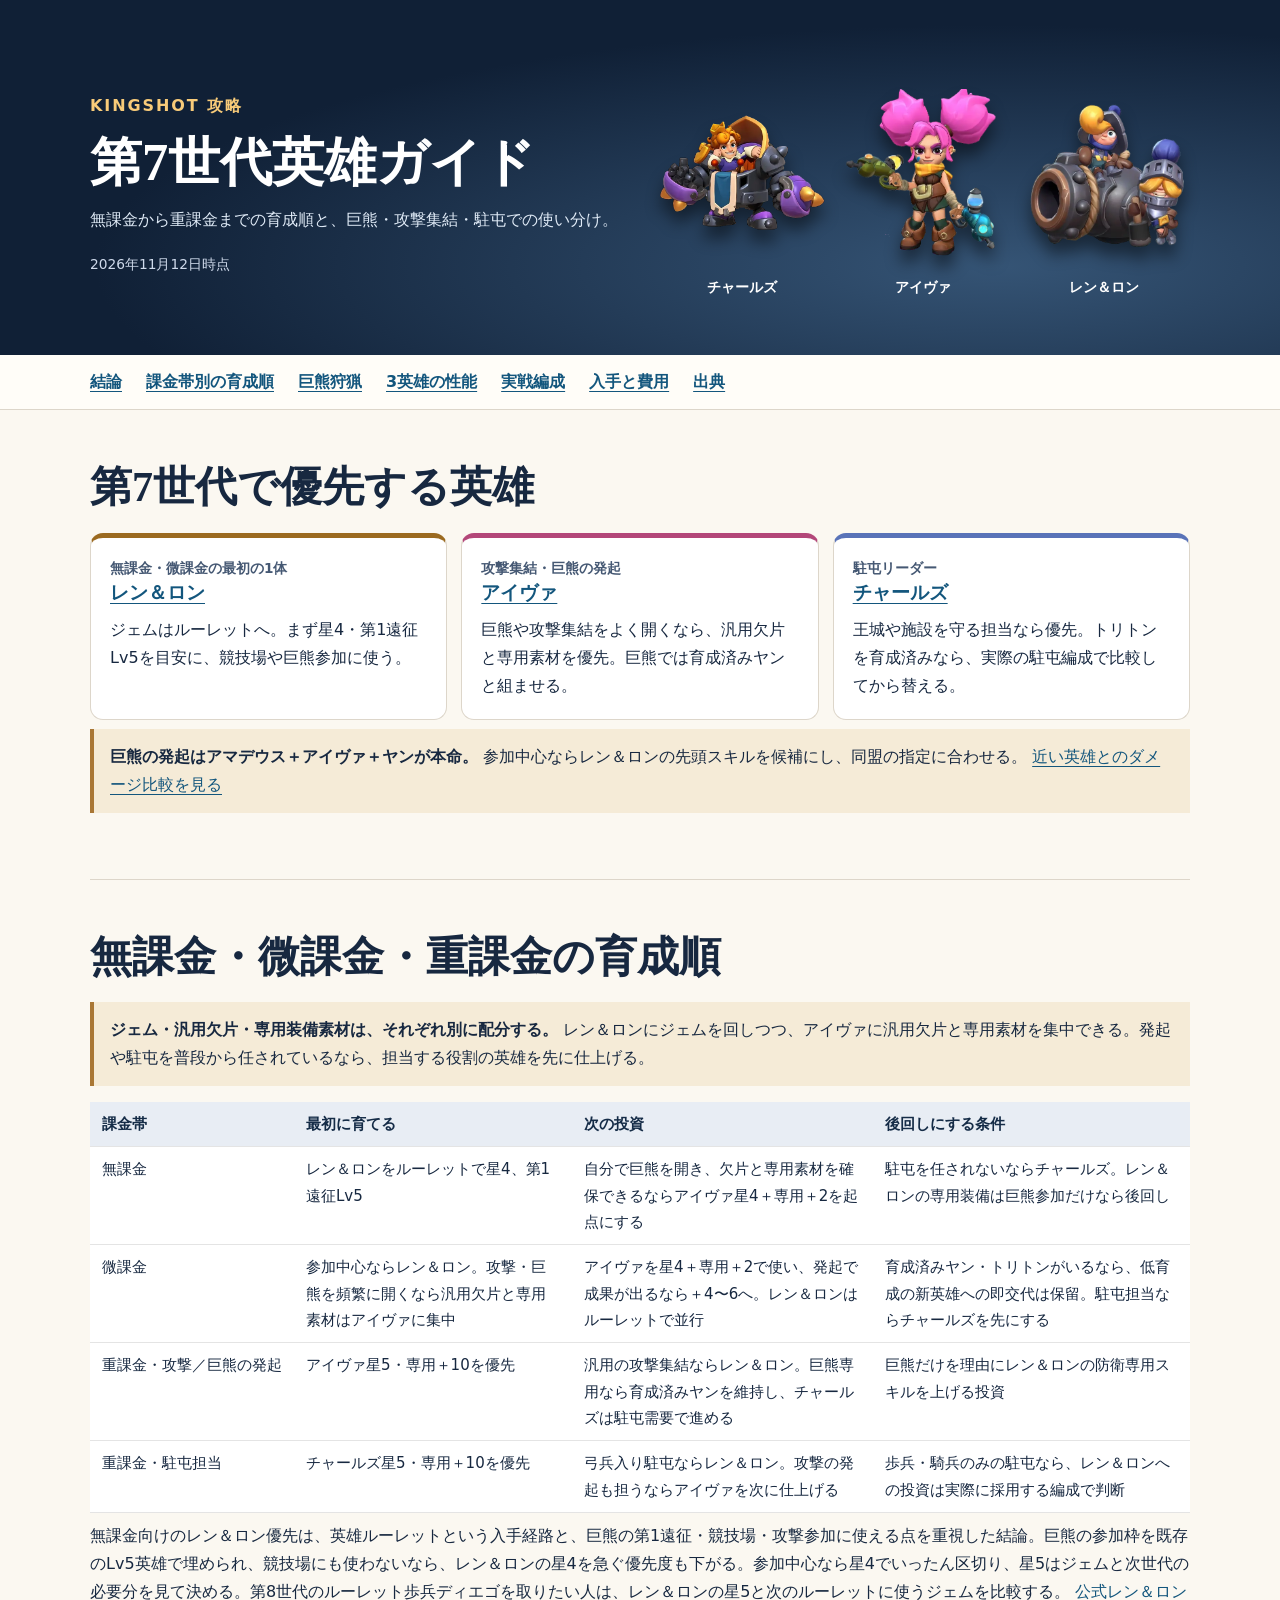
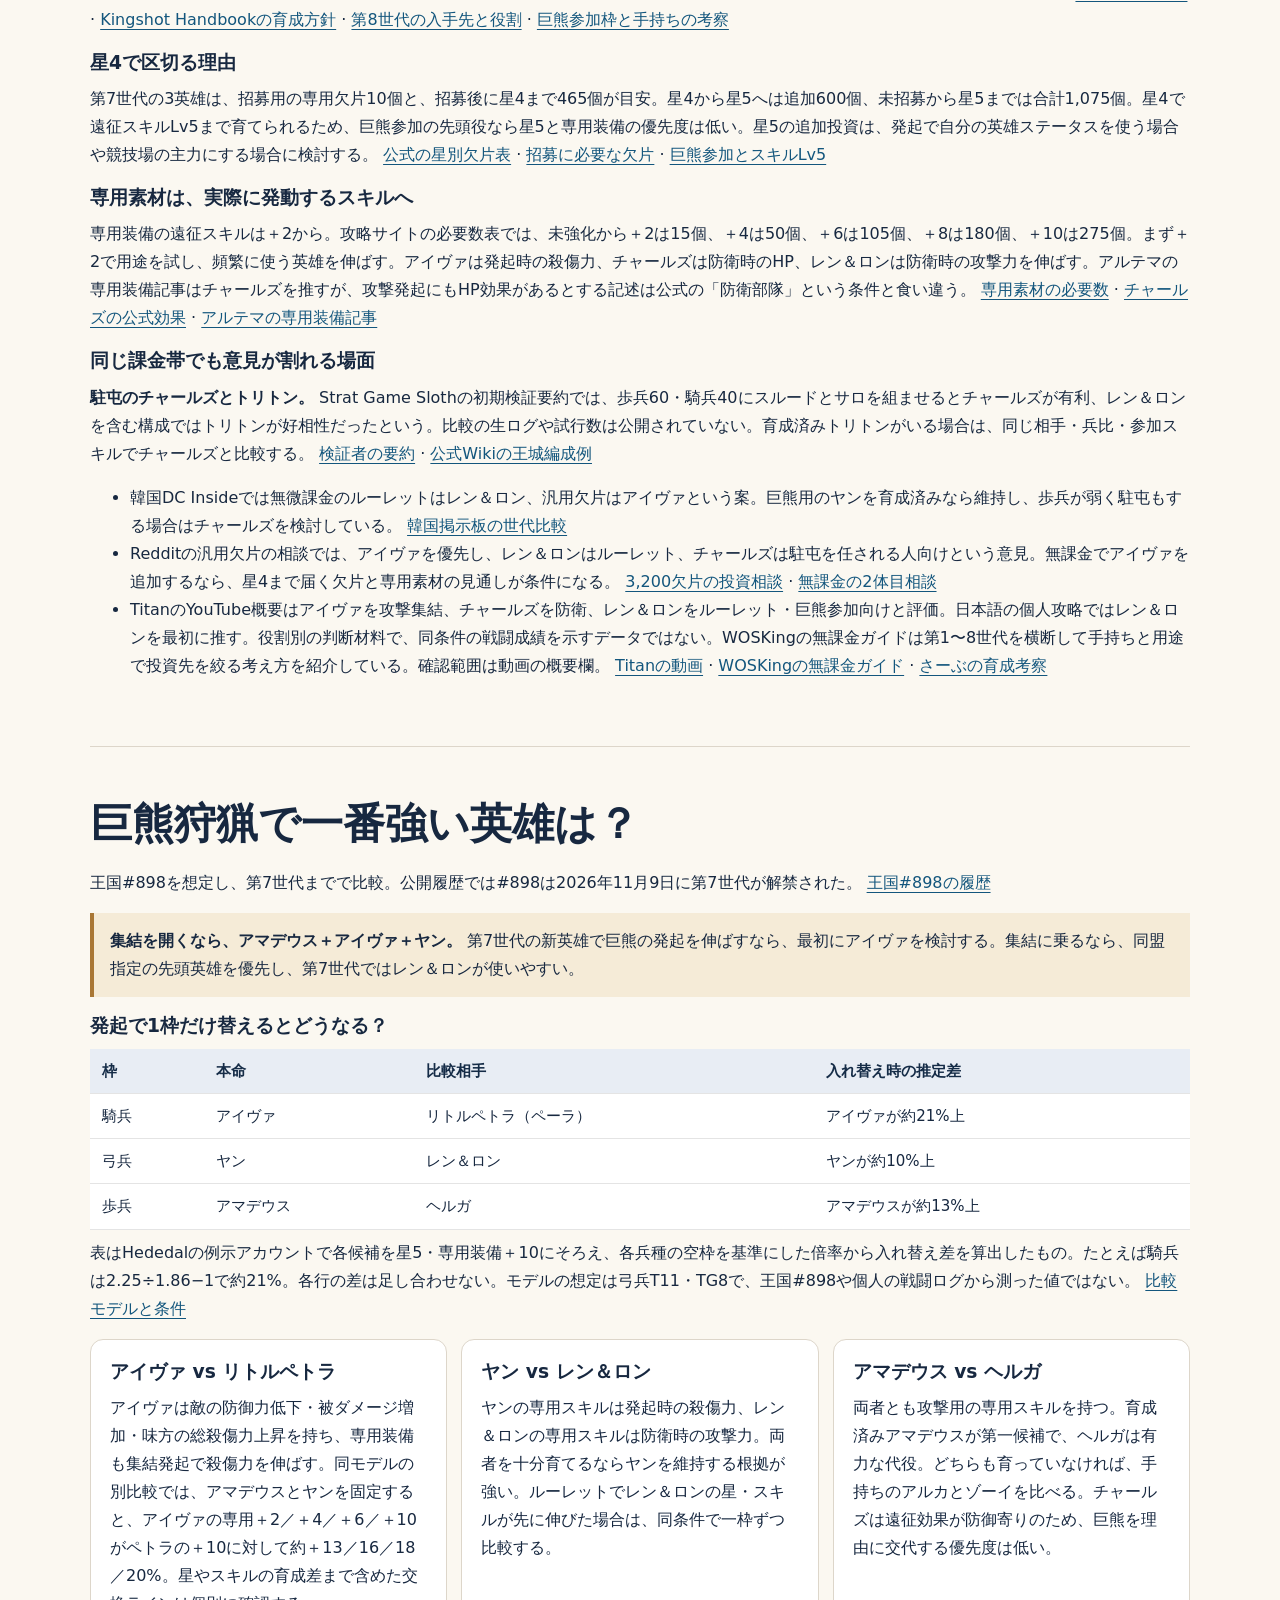
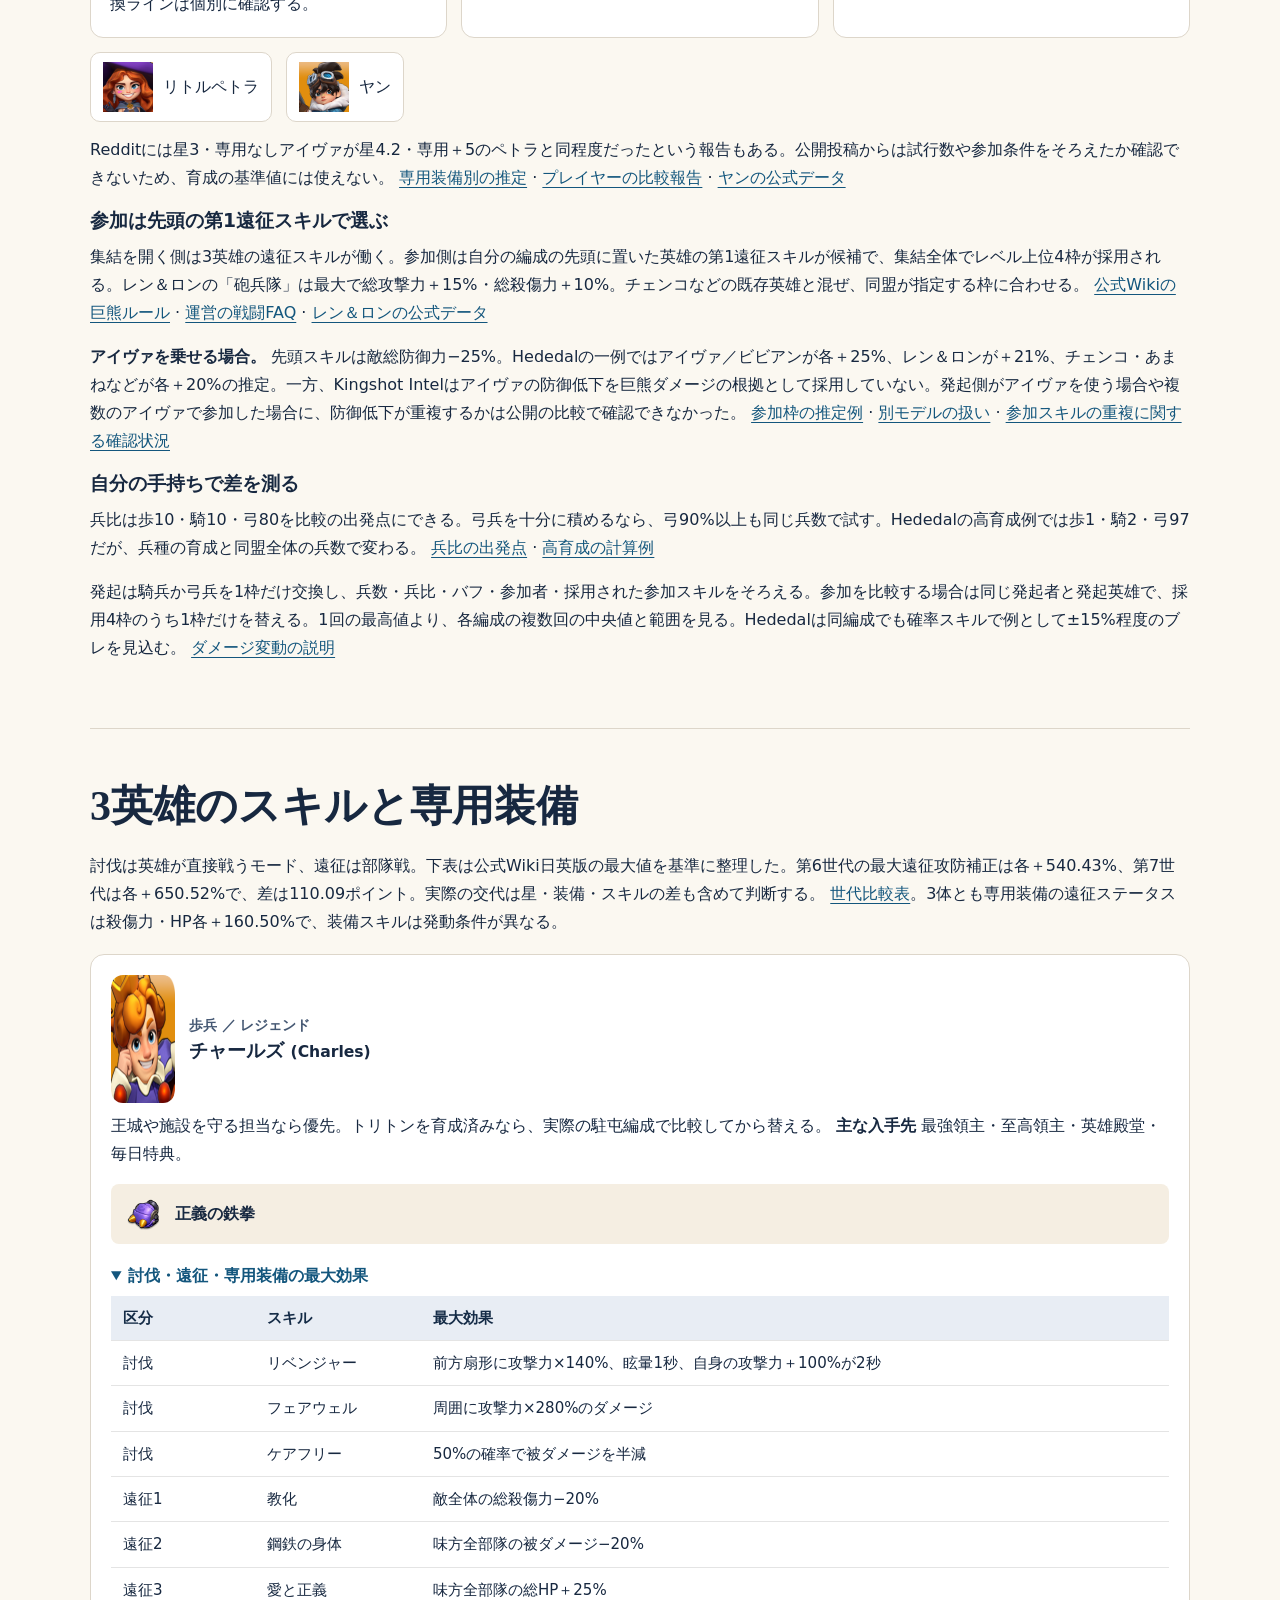
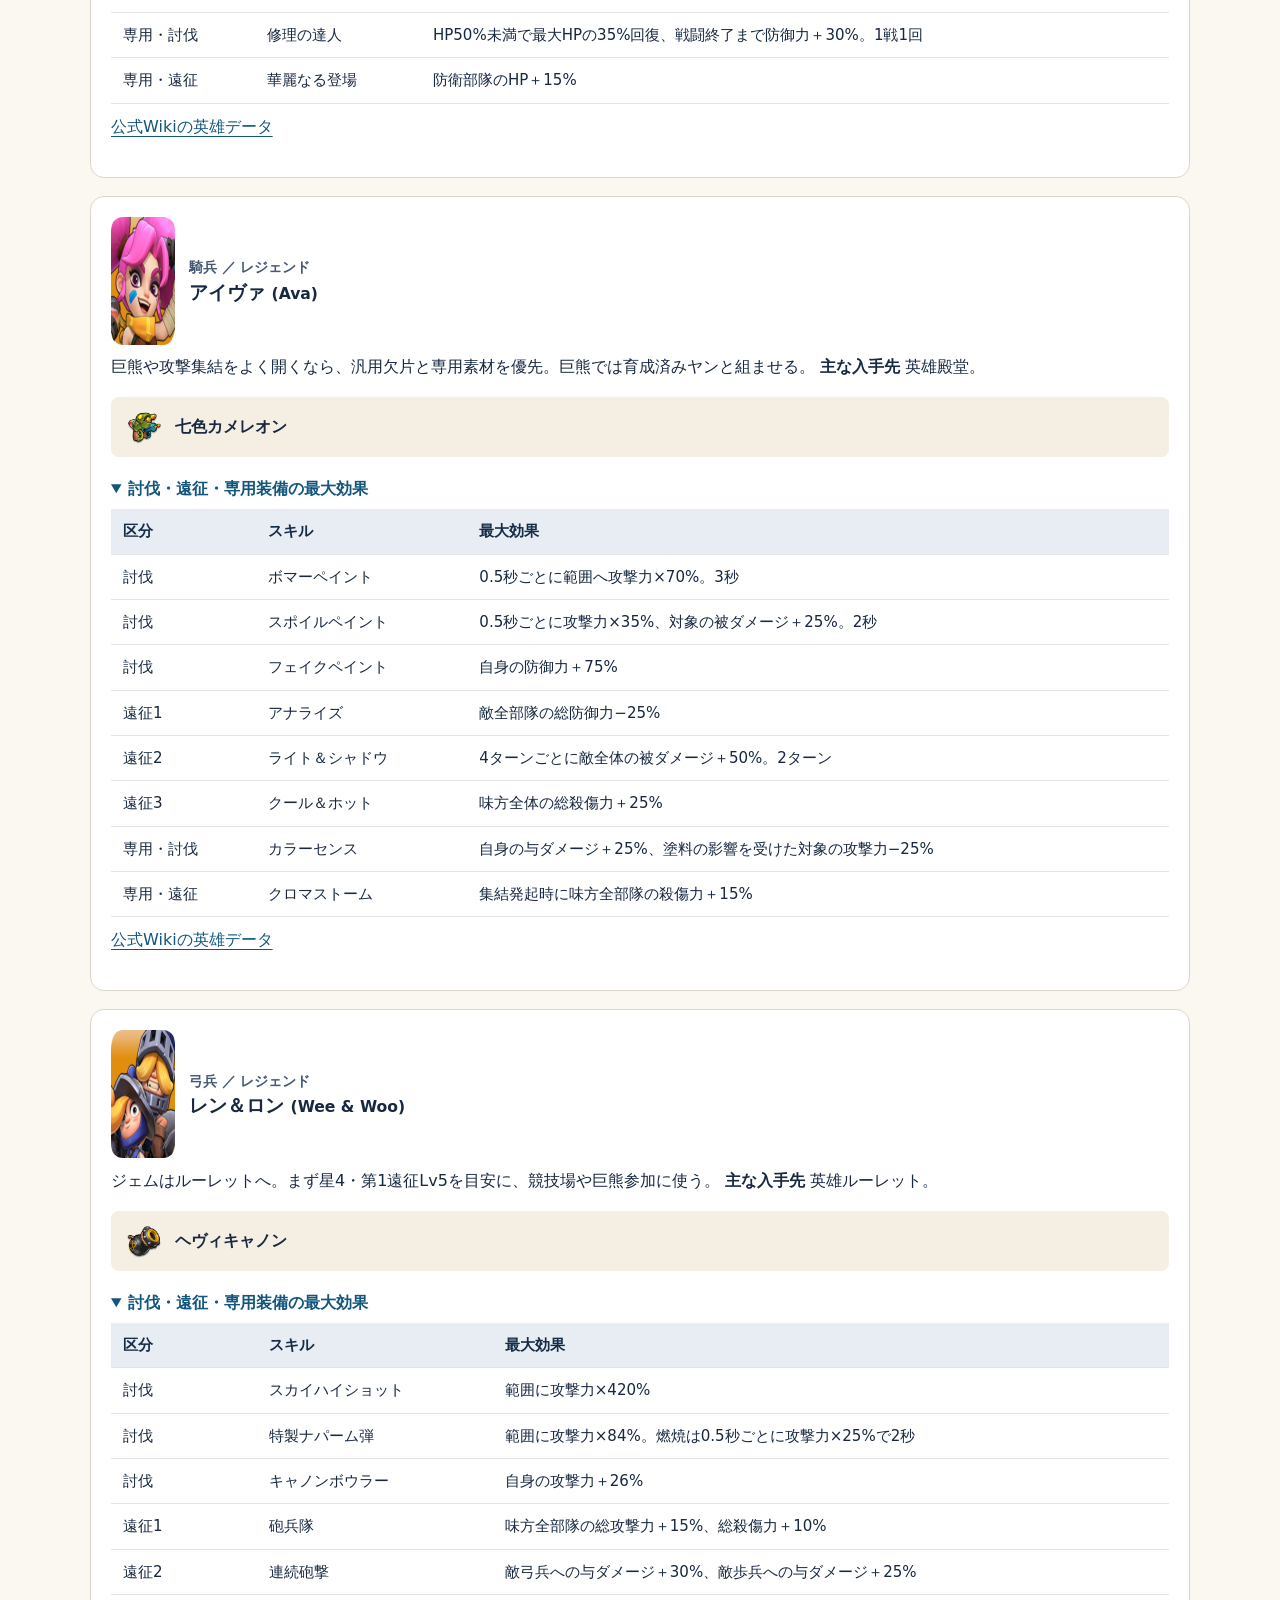
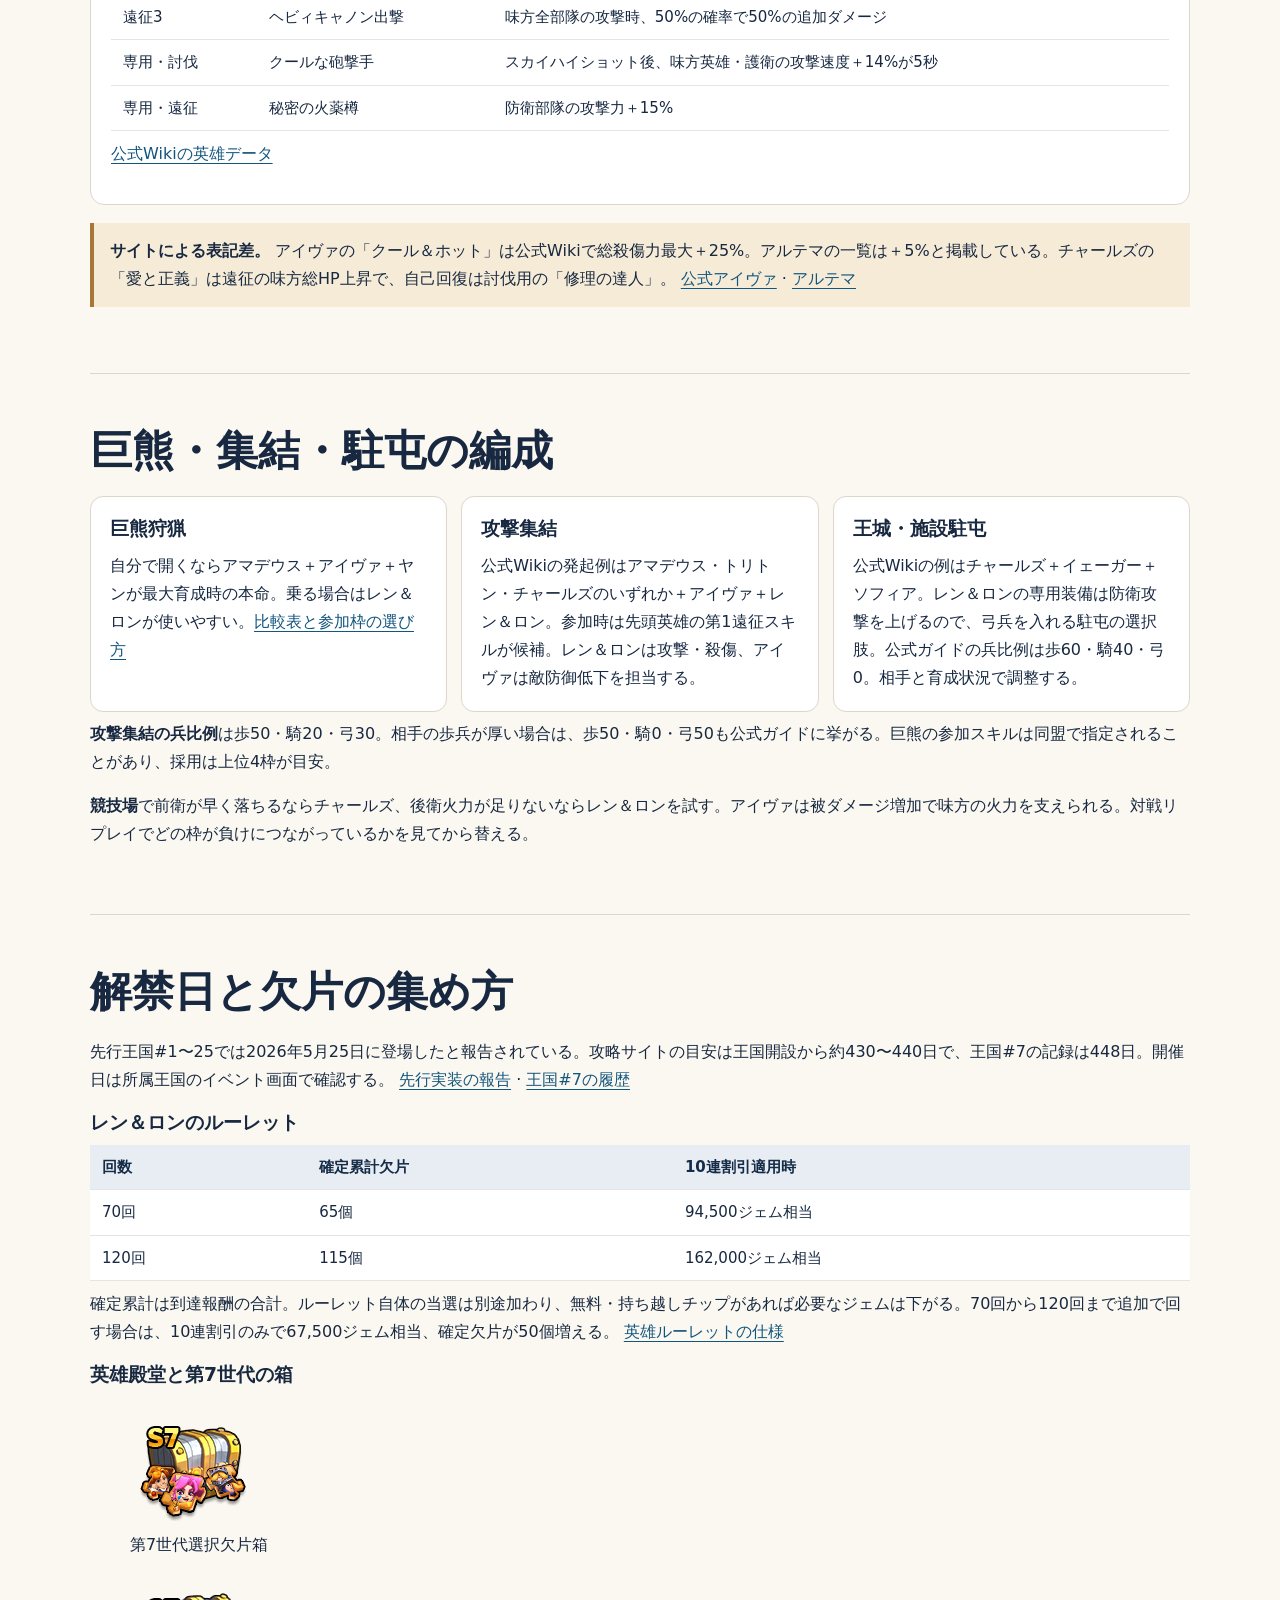
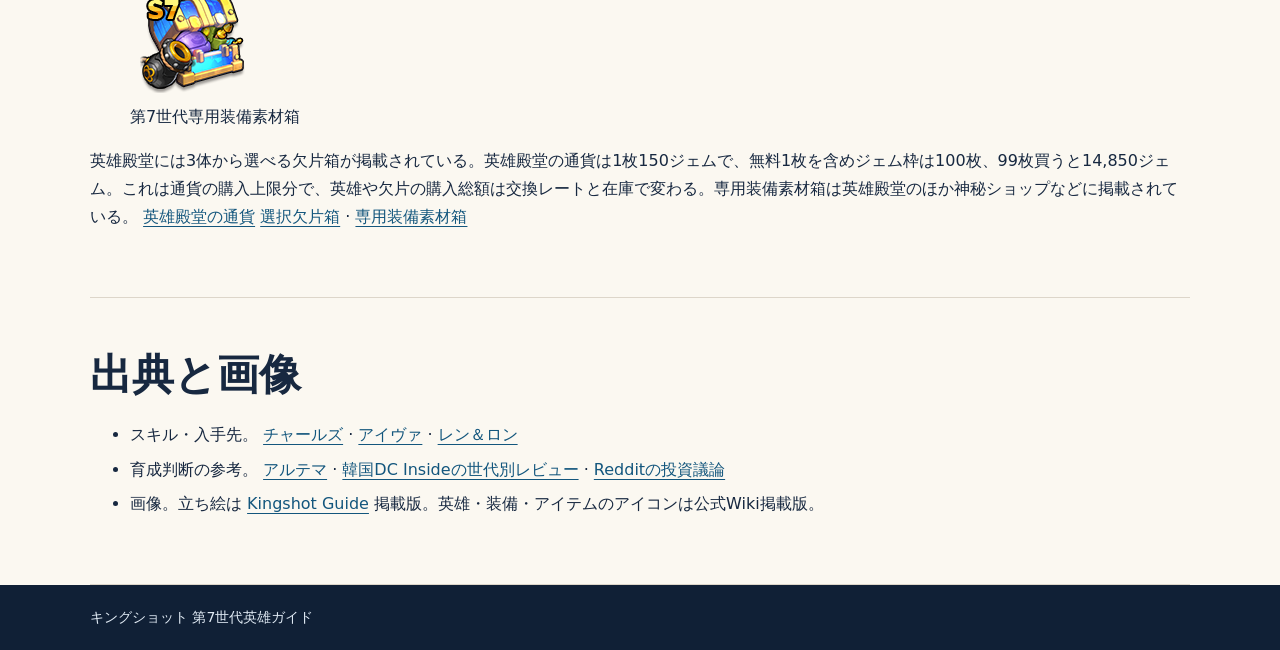
==== index.html @ ca2624a9 "Publish Kingshot Generation 7 heroes guide" ====
<!doctype html>
<html lang="ja">
<head>
<meta charset="utf-8">
<meta name="viewport" content="width=device-width,initial-scale=1">
<meta name="description" content="キングショット第7世代のチャールズ、アイヴァ、レン＆ロンを比較。全24スキル、入手先、巨熊・攻撃集結・駐屯の編成と育成優先度。">
<title>キングショット第7世代英雄ガイド｜スキル・編成・育成優先度</title>
<link rel="stylesheet" href="style.css">
</head>
<body>
<a href="#main" class="skip">本文へ移動</a>
<header class="mast"><div class="wrap hero"><div><div class="kicker">KINGSHOT 攻略</div><h1>第7世代英雄<wbr><span>ガイド</span></h1><p>無課金から重課金までの育成順と、巨熊・攻撃集結・駐屯での使い分け。</p><time datetime="2026-11-12">2026年11月12日時点</time></div><figure class="art"><div><img src="assets/guide_charles-full-image.webp" width="573" height="436" alt="チャールズの立ち絵"><span>チャールズ</span></div><div><img src="assets/guide_ava-full-image.webp" width="509" height="490" alt="アイヴァの立ち絵"><span>アイヴァ</span></div><div><img src="assets/guide_wee-woo-full-image.webp" width="530" height="470" alt="レン＆ロンの立ち絵"><span>レン＆ロン</span></div></figure></div></header>
<nav class="toc" aria-label="記事の目次"><div class="wrap"><ul><li><a href="#priority">結論</a></li><li><a href="#investment">課金帯別の育成順</a></li><li><a href="#bear">巨熊狩猟</a></li><li><a href="#heroes">3英雄の性能</a></li><li><a href="#modes">実戦編成</a></li><li><a href="#unlock">入手と費用</a></li><li><a href="#sources">出典</a></li></ul></div></nav>
<main id="main" class="wrap">
<section id="priority" class="section"><h2>第7世代で優先する英雄</h2><div class="cards"><article class="card" style="--accent:#9b6a20"><div class="role">無課金・微課金の最初の1体</div><h3><a href="#weewoo">レン＆ロン</a></h3><p>ジェムはルーレットへ。まず星4・第1遠征Lv5を目安に、競技場や巨熊参加に使う。</p></article><article class="card" style="--accent:#b34779"><div class="role">攻撃集結・巨熊の発起</div><h3><a href="#ava">アイヴァ</a></h3><p>巨熊や攻撃集結をよく開くなら、汎用欠片と専用素材を優先。巨熊では育成済みヤンと組ませる。</p></article><article class="card" style="--accent:#5973b8"><div class="role">駐屯リーダー</div><h3><a href="#charles">チャールズ</a></h3><p>王城や施設を守る担当なら優先。トリトンを育成済みなら、実際の駐屯編成で比較してから替える。</p></article></div><p class="note"><strong>巨熊の発起はアマデウス＋アイヴァ＋ヤンが本命。</strong> 参加中心ならレン＆ロンの先頭スキルを候補にし、同盟の指定に合わせる。 <a href="#bear">近い英雄とのダメージ比較を見る</a></p></section>
<section id="investment" class="section">
<h2>無課金・微課金・重課金の育成順</h2>
<p class="note"><strong>ジェム・汎用欠片・専用装備素材は、それぞれ別に配分する。</strong> レン＆ロンにジェムを回しつつ、アイヴァに汎用欠片と専用素材を集中できる。発起や駐屯を普段から任されているなら、担当する役割の英雄を先に仕上げる。</p>
<div class="scroll" tabindex="0" role="region" aria-label="課金帯別の育成優先度"><table><thead><tr><th scope="col">課金帯</th><th scope="col">最初に育てる</th><th scope="col">次の投資</th><th scope="col">後回しにする条件</th></tr></thead><tbody>
<tr><td>無課金</td><td>レン＆ロンをルーレットで星4、第1遠征Lv5</td><td>自分で巨熊を開き、欠片と専用素材を確保できるならアイヴァ星4＋専用＋2を起点にする</td><td>駐屯を任されないならチャールズ。レン＆ロンの専用装備は巨熊参加だけなら後回し</td></tr>
<tr><td>微課金</td><td>参加中心ならレン＆ロン。攻撃・巨熊を頻繁に開くなら汎用欠片と専用素材はアイヴァに集中</td><td>アイヴァを星4＋専用＋2で使い、発起で成果が出るなら＋4〜6へ。レン＆ロンはルーレットで並行</td><td>育成済みヤン・トリトンがいるなら、低育成の新英雄への即交代は保留。駐屯担当ならチャールズを先にする</td></tr>
<tr><td>重課金・攻撃／巨熊の発起</td><td>アイヴァ星5・専用＋10を優先</td><td>汎用の攻撃集結ならレン＆ロン。巨熊専用なら育成済みヤンを維持し、チャールズは駐屯需要で進める</td><td>巨熊だけを理由にレン＆ロンの防衛専用スキルを上げる投資</td></tr>
<tr><td>重課金・駐屯担当</td><td>チャールズ星5・専用＋10を優先</td><td>弓兵入り駐屯ならレン＆ロン。攻撃の発起も担うならアイヴァを次に仕上げる</td><td>歩兵・騎兵のみの駐屯なら、レン＆ロンへの投資は実際に採用する編成で判断</td></tr>
</tbody></table></div>
<p>無課金向けのレン＆ロン優先は、英雄ルーレットという入手経路と、巨熊の第1遠征・競技場・攻撃参加に使える点を重視した結論。巨熊の参加枠を既存のLv5英雄で埋められ、競技場にも使わないなら、レン＆ロンの星4を急ぐ優先度も下がる。参加中心なら星4でいったん区切り、星5はジェムと次世代の必要分を見て決める。第8世代のルーレット歩兵ディエゴを取りたい人は、レン＆ロンの星5と次のルーレットに使うジェムを比較する。 <a href="https://kingshotwiki.com/ja/heroes/weewoo-ja/">公式レン＆ロン</a> · <a href="https://kingshothandbook.com/guides/generation-7-guide">Kingshot Handbookの育成方針</a> · <a href="https://kingshotmastery.com/guides/kingshot-gen-8-heroes-guide">第8世代の入手先と役割</a> · <a href="https://note.com/genial_cedum7838/n/ncdca1ca9f9f5">巨熊参加枠と手持ちの考察</a></p>
<h3>星4で区切る理由</h3>
<p>第7世代の3英雄は、招募用の専用欠片10個と、招募後に星4まで465個が目安。星4から星5へは追加600個、未招募から星5までは合計1,075個。星4で遠征スキルLv5まで育てられるため、巨熊参加の先頭役なら星5と専用装備の優先度は低い。星5の追加投資は、発起で自分の英雄ステータスを使う場合や競技場の主力にする場合に検討する。 <a href="https://kingshotwiki.com/ja/heroes/ava-ja/">公式の星別欠片表</a> · <a href="https://kingshotdata.com/database/hero-shards/">招募に必要な欠片</a> · <a href="https://ks-toolkit.com/guides/bear-hunt/">巨熊参加とスキルLv5</a></p>
<h3>専用素材は、実際に発動するスキルへ</h3>
<p>専用装備の遠征スキルは＋2から。攻略サイトの必要数表では、未強化から＋2は15個、＋4は50個、＋6は105個、＋8は180個、＋10は275個。まず＋2で用途を試し、頻繁に使う英雄を伸ばす。アイヴァは発起時の殺傷力、チャールズは防衛時のHP、レン＆ロンは防衛時の攻撃力を伸ばす。アルテマの専用装備記事はチャールズを推すが、攻撃発起にもHP効果があるとする記述は公式の「防衛部隊」という条件と食い違う。 <a href="https://kingshotworld.com/guides/kingshot-widget-guide-costs-priorities/">専用素材の必要数</a> · <a href="https://kingshotwiki.com/ja/heroes/charles-ja/">チャールズの公式効果</a> · <a href="https://altema.jp/kingshot/senyouyuusendo">アルテマの専用装備記事</a></p>
<h3>同じ課金帯でも意見が割れる場面</h3>
<p><strong>駐屯のチャールズとトリトン。</strong> Strat Game Slothの初期検証要約では、歩兵60・騎兵40にスルードとサロを組ませるとチャールズが有利、レン＆ロンを含む構成ではトリトンが好相性だったという。比較の生ログや試行数は公開されていない。育成済みトリトンがいる場合は、同じ相手・兵比・参加スキルでチャールズと比較する。 <a href="https://kingshotoptimizer.com/heroes/charles/">検証者の要約</a> · <a href="https://kingshotwiki.com/events/castle-battle/">公式Wikiの王城編成例</a></p>
<ul>
<li>韓国DC Insideでは無微課金のルーレットはレン＆ロン、汎用欠片はアイヴァという案。巨熊用のヤンを育成済みなら維持し、歩兵が弱く駐屯もする場合はチャールズを検討している。 <a href="https://gall.dcinside.com/mgallery/board/view/?id=kingshot&amp;no=15250&amp;page=1">韓国掲示板の世代比較</a></li>
<li>Redditの汎用欠片の相談では、アイヴァを優先し、レン＆ロンはルーレット、チャールズは駐屯を任される人向けという意見。無課金でアイヴァを追加するなら、星4まで届く欠片と専用素材の見通しが条件になる。 <a href="https://www.reddit.com/r/KingShot/comments/1vlrno4/3200_shards_should_i_max_all_gen_7_heroes_or_wait/">3,200欠片の投資相談</a> · <a href="https://www.reddit.com/r/KingShot/comments/1wz01qe/gen_7_heroes/">無課金の2体目相談</a></li>
<li>TitanのYouTube概要はアイヴァを攻撃集結、チャールズを防衛、レン＆ロンをルーレット・巨熊参加向けと評価。日本語の個人攻略ではレン＆ロンを最初に推す。役割別の判断材料で、同条件の戦闘成績を示すデータではない。WOSKingの無課金ガイドは第1〜8世代を横断して手持ちと用途で投資先を絞る考え方を紹介している。確認範囲は動画の概要欄。 <a href="https://www.youtube.com/watch?v=uLa-z9JqA3E">Titanの動画</a> · <a href="https://www.youtube.com/watch?v=e62P9Y-YzMc">WOSKingの無課金ガイド</a> · <a href="https://note.com/mild_knot4348/n/nee84b3020b9a">さーぶの育成考察</a></li>
</ul>
</section>
<section id="bear" class="section">
<h2>巨熊狩猟で一番強い英雄は？</h2>
<p>王国#898を想定し、第7世代までで比較。公開履歴では#898は2026年11月9日に第7世代が解禁された。 <a href="https://kingshot.net/nexus/898">王国#898の履歴</a></p>
<p class="note"><strong>集結を開くなら、アマデウス＋アイヴァ＋ヤン。</strong> 第7世代の新英雄で巨熊の発起を伸ばすなら、最初にアイヴァを検討する。集結に乗るなら、同盟指定の先頭英雄を優先し、第7世代ではレン＆ロンが使いやすい。</p>
<h3>発起で1枠だけ替えるとどうなる？</h3>
<div class="scroll" tabindex="0" role="region" aria-label="巨熊発起の英雄比較"><table>
<thead><tr><th scope="col">枠</th><th scope="col">本命</th><th scope="col">比較相手</th><th scope="col">入れ替え時の推定差</th></tr></thead>
<tbody><tr><td>騎兵</td><td>アイヴァ</td><td>リトルペトラ（ペーラ）</td><td>アイヴァが約21%上</td></tr>
<tr><td>弓兵</td><td>ヤン</td><td>レン＆ロン</td><td>ヤンが約10%上</td></tr>
<tr><td>歩兵</td><td>アマデウス</td><td>ヘルガ</td><td>アマデウスが約13%上</td></tr></tbody></table></div>
<p>表はHededalの例示アカウントで各候補を星5・専用装備＋10にそろえ、各兵種の空枠を基準にした倍率から入れ替え差を算出したもの。たとえば騎兵は2.25÷1.86−1で約21%。各行の差は足し合わせない。モデルの想定は弓兵T11・TG8で、王国#898や個人の戦闘ログから測った値ではない。 <a href="https://hededal.com/guides/bear-hunt">比較モデルと条件</a></p>
<div class="modes">
<article class="mode"><h3>アイヴァ vs リトルペトラ</h3><p>アイヴァは敵の防御力低下・被ダメージ増加・味方の総殺傷力上昇を持ち、専用装備も集結発起で殺傷力を伸ばす。同モデルの別比較では、アマデウスとヤンを固定すると、アイヴァの専用＋2／＋4／＋6／＋10がペトラの＋10に対して約＋13／16／18／20%。星やスキルの育成差まで含めた交換ラインは個別に確認する。</p></article>
<article class="mode"><h3>ヤン vs レン＆ロン</h3><p>ヤンの専用スキルは発起時の殺傷力、レン＆ロンの専用スキルは防衛時の攻撃力。両者を十分育てるならヤンを維持する根拠が強い。ルーレットでレン＆ロンの星・スキルが先に伸びた場合は、同条件で一枠ずつ比較する。</p></article>
<article class="mode"><h3>アマデウス vs ヘルガ</h3><p>両者とも攻撃用の専用スキルを持つ。育成済みアマデウスが第一候補で、ヘルガは有力な代役。どちらも育っていなければ、手持ちのアルカとゾーイを比べる。チャールズは遠征効果が防御寄りのため、巨熊を理由に交代する優先度は低い。</p></article>
</div>
<div class="items" aria-label="巨熊の比較候補"><figure><img src="assets/petra.png" width="300" height="300" alt="リトルペトラの英雄アイコン"><figcaption>リトルペトラ</figcaption></figure><figure><img src="assets/yang.jpg" width="128" height="128" alt="ヤンの英雄アイコン"><figcaption>ヤン</figcaption></figure></div>
<p>Redditには星3・専用なしアイヴァが星4.2・専用＋5のペトラと同程度だったという報告もある。公開投稿からは試行数や参加条件をそろえたか確認できないため、育成の基準値には使えない。 <a href="https://hededal.com/#hero-skills">専用装備別の推定</a> · <a href="https://www.reddit.com/r/KingShot/comments/1unz2ep/has_anyone_tested_ava_for_bear_trap/">プレイヤーの比較報告</a> · <a href="https://kingshotwiki.com/heroes/kingshot_wiki_hero_name_50031_kingshot_end/">ヤンの公式データ</a></p>
<h3>参加は先頭の第1遠征スキルで選ぶ</h3>
<p>集結を開く側は3英雄の遠征スキルが働く。参加側は自分の編成の先頭に置いた英雄の第1遠征スキルが候補で、集結全体でレベル上位4枠が採用される。レン＆ロンの「砲兵隊」は最大で総攻撃力＋15%・総殺傷力＋10%。チェンコなどの既存英雄と混ぜ、同盟が指定する枠に合わせる。 <a href="https://kingshotwiki.com/beginner-bear-hunt-guide/">公式Wikiの巨熊ルール</a> · <a href="https://centurygames.helpshift.com/hc/en/140-kingshot/faq/9125-combat-faq-1783436100/">運営の戦闘FAQ</a> · <a href="https://kingshotwiki.com/ja/heroes/weewoo-ja/">レン＆ロンの公式データ</a></p>
<p><strong>アイヴァを乗せる場合。</strong> 先頭スキルは敵総防御力−25%。Hededalの一例ではアイヴァ／ビビアンが各＋25%、レン＆ロンが＋21%、チェンコ・あまねなどが各＋20%の推定。一方、Kingshot Intelはアイヴァの防御低下を巨熊ダメージの根拠として採用していない。発起側がアイヴァを使う場合や複数のアイヴァで参加した場合に、防御低下が重複するかは公開の比較で確認できなかった。 <a href="https://hededal.com/guides/bear-hunt">参加枠の推定例</a> · <a href="https://kingshotintel.com/guides/kingshot-best-heroes-tier-list">別モデルの扱い</a> · <a href="https://ks-toolkit.com/guides/bear-hunt/">参加スキルの重複に関する確認状況</a></p>
<h3>自分の手持ちで差を測る</h3><p>兵比は歩10・騎10・弓80を比較の出発点にできる。弓兵を十分に積めるなら、弓90%以上も同じ兵数で試す。Hededalの高育成例では歩1・騎2・弓97だが、兵種の育成と同盟全体の兵数で変わる。 <a href="https://ks-toolkit.com/guides/bear-hunt/">兵比の出発点</a> · <a href="https://hededal.com/guides/bear-hunt">高育成の計算例</a></p>
<p>発起は騎兵か弓兵を1枠だけ交換し、兵数・兵比・バフ・参加者・採用された参加スキルをそろえる。参加を比較する場合は同じ発起者と発起英雄で、採用4枠のうち1枠だけを替える。1回の最高値より、各編成の複数回の中央値と範囲を見る。Hededalは同編成でも確率スキルで例として±15%程度のブレを見込む。 <a href="https://hededal.com/guides/bear-hunt">ダメージ変動の説明</a></p>
</section>
<section id="heroes" class="section"><h2>3英雄のスキルと専用装備</h2><p>討伐は英雄が直接戦うモード、遠征は部隊戦。下表は公式Wiki日英版の最大値を基準に整理した。第6世代の最大遠征攻防補正は各＋540.43%、第7世代は各＋650.52%で、差は110.09ポイント。実際の交代は星・装備・スキルの差も含めて判断する。 <a href="https://altema.jp/kingshot/dai7sedai">世代比較表</a>。3体とも専用装備の遠征ステータスは殺傷力・HP各＋160.50%で、装備スキルは発動条件が異なる。</p><p class="scroll-hint">表は横にスクロールできます。</p><article id="charles" class="profile"><div class="profile-top"><img src="assets/charles_Charles.png" width="128" height="128" alt="チャールズの英雄アイコン"><div><div class="role">歩兵 ／ レジェンド</div><h3>チャールズ <small>(Charles)</small></h3></div></div><p>王城や施設を守る担当なら優先。トリトンを育成済みなら、実際の駐屯編成で比較してから替える。 <strong>主な入手先</strong> 最強領主・至高領主・英雄殿堂・毎日特典。</p><div class="equip"><img src="assets/charles_equipment_icon_1050032.png" width="128" height="128" alt="正義の鉄拳"><strong>正義の鉄拳</strong></div><details open><summary>討伐・遠征・専用装備の最大効果</summary><div class="scroll" tabindex="0" role="region" aria-label="チャールズのスキル表"><table><thead><tr><th scope="col">区分</th><th scope="col">スキル</th><th scope="col">最大効果</th></tr></thead><tbody><tr><td>討伐</td><td>リベンジャー</td><td>前方扇形に攻撃力×140%、眩暈1秒、自身の攻撃力＋100%が2秒</td></tr><tr><td>討伐</td><td>フェアウェル</td><td>周囲に攻撃力×280%のダメージ</td></tr><tr><td>討伐</td><td>ケアフリー</td><td>50%の確率で被ダメージを半減</td></tr><tr><td>遠征1</td><td>教化</td><td>敵全体の総殺傷力−20%</td></tr><tr><td>遠征2</td><td>鋼鉄の身体</td><td>味方全部隊の被ダメージ−20%</td></tr><tr><td>遠征3</td><td>愛と正義</td><td>味方全部隊の総HP＋25%</td></tr><tr><td>専用・討伐</td><td>修理の達人</td><td>HP50%未満で最大HPの35%回復、戦闘終了まで防御力＋30%。1戦1回</td></tr><tr><td>専用・遠征</td><td>華麗なる登場</td><td>防衛部隊のHP＋15%</td></tr></tbody></table></div></details><p><a href="https://kingshotwiki.com/ja/heroes/charles-ja/">公式Wikiの英雄データ</a></p></article><article id="ava" class="profile"><div class="profile-top"><img src="assets/ava_Ava.png" width="128" height="128" alt="アイヴァの英雄アイコン"><div><div class="role">騎兵 ／ レジェンド</div><h3>アイヴァ <small>(Ava)</small></h3></div></div><p>巨熊や攻撃集結をよく開くなら、汎用欠片と専用素材を優先。巨熊では育成済みヤンと組ませる。 <strong>主な入手先</strong> 英雄殿堂。</p><div class="equip"><img src="assets/ava_equipment_icon_1050015.png" width="128" height="128" alt="七色カメレオン"><strong>七色カメレオン</strong></div><details open><summary>討伐・遠征・専用装備の最大効果</summary><div class="scroll" tabindex="0" role="region" aria-label="アイヴァのスキル表"><table><thead><tr><th scope="col">区分</th><th scope="col">スキル</th><th scope="col">最大効果</th></tr></thead><tbody><tr><td>討伐</td><td>ボマーペイント</td><td>0.5秒ごとに範囲へ攻撃力×70%。3秒</td></tr><tr><td>討伐</td><td>スポイルペイント</td><td>0.5秒ごとに攻撃力×35%、対象の被ダメージ＋25%。2秒</td></tr><tr><td>討伐</td><td>フェイクペイント</td><td>自身の防御力＋75%</td></tr><tr><td>遠征1</td><td>アナライズ</td><td>敵全部隊の総防御力−25%</td></tr><tr><td>遠征2</td><td>ライト＆シャドウ</td><td>4ターンごとに敵全体の被ダメージ＋50%。2ターン</td></tr><tr><td>遠征3</td><td>クール＆ホット</td><td>味方全体の総殺傷力＋25%</td></tr><tr><td>専用・討伐</td><td>カラーセンス</td><td>自身の与ダメージ＋25%、塗料の影響を受けた対象の攻撃力−25%</td></tr><tr><td>専用・遠征</td><td>クロマストーム</td><td>集結発起時に味方全部隊の殺傷力＋15%</td></tr></tbody></table></div></details><p><a href="https://kingshotwiki.com/ja/heroes/ava-ja/">公式Wikiの英雄データ</a></p></article><article id="weewoo" class="profile"><div class="profile-top"><img src="assets/weewoo_WeeWoo.png" width="128" height="128" alt="レン＆ロンの英雄アイコン"><div><div class="role">弓兵 ／ レジェンド</div><h3>レン＆ロン <small>(Wee &amp; Woo)</small></h3></div></div><p>ジェムはルーレットへ。まず星4・第1遠征Lv5を目安に、競技場や巨熊参加に使う。 <strong>主な入手先</strong> 英雄ルーレット。</p><div class="equip"><img src="assets/weewoo_equipment_icon_1050033.png" width="128" height="128" alt="ヘヴィキャノン"><strong>ヘヴィキャノン</strong></div><details open><summary>討伐・遠征・専用装備の最大効果</summary><div class="scroll" tabindex="0" role="region" aria-label="レン＆ロンのスキル表"><table><thead><tr><th scope="col">区分</th><th scope="col">スキル</th><th scope="col">最大効果</th></tr></thead><tbody><tr><td>討伐</td><td>スカイハイショット</td><td>範囲に攻撃力×420%</td></tr><tr><td>討伐</td><td>特製ナパーム弾</td><td>範囲に攻撃力×84%。燃焼は0.5秒ごとに攻撃力×25%で2秒</td></tr><tr><td>討伐</td><td>キャノンボウラー</td><td>自身の攻撃力＋26%</td></tr><tr><td>遠征1</td><td>砲兵隊</td><td>味方全部隊の総攻撃力＋15%、総殺傷力＋10%</td></tr><tr><td>遠征2</td><td>連続砲撃</td><td>敵弓兵への与ダメージ＋30%、敵歩兵への与ダメージ＋25%</td></tr><tr><td>遠征3</td><td>ヘビィキャノン出撃</td><td>味方全部隊の攻撃時、50%の確率で50%の追加ダメージ</td></tr><tr><td>専用・討伐</td><td>クールな砲撃手</td><td>スカイハイショット後、味方英雄・護衛の攻撃速度＋14%が5秒</td></tr><tr><td>専用・遠征</td><td>秘密の火薬樽</td><td>防衛部隊の攻撃力＋15%</td></tr></tbody></table></div></details><p><a href="https://kingshotwiki.com/ja/heroes/weewoo-ja/">公式Wikiの英雄データ</a></p></article><p class="note"><strong>サイトによる表記差。</strong> アイヴァの「クール＆ホット」は公式Wikiで総殺傷力最大＋25%。アルテマの一覧は＋5%と掲載している。チャールズの「愛と正義」は遠征の味方総HP上昇で、自己回復は討伐用の「修理の達人」。 <a href="https://kingshotwiki.com/ja/heroes/ava-ja/">公式アイヴァ</a> · <a href="https://altema.jp/kingshot/dai7sedai">アルテマ</a></p></section>

<section id="modes" class="section"><h2>巨熊・集結・駐屯の編成</h2>
<div class="modes">
<article class="mode"><h3>巨熊狩猟</h3><p>自分で開くならアマデウス＋アイヴァ＋ヤンが最大育成時の本命。乗る場合はレン＆ロンが使いやすい。<a href="#bear">比較表と参加枠の選び方</a></p></article>
<article class="mode"><h3>攻撃集結</h3><p>公式Wikiの発起例はアマデウス・トリトン・チャールズのいずれか＋アイヴァ＋レン＆ロン。参加時は先頭英雄の第1遠征スキルが候補。レン＆ロンは攻撃・殺傷、アイヴァは敵防御低下を担当する。</p></article>
<article class="mode"><h3>王城・施設駐屯</h3><p>公式Wikiの例はチャールズ＋イェーガー＋ソフィア。レン＆ロンの専用装備は防衛攻撃を上げるので、弓兵を入れる駐屯の選択肢。公式ガイドの兵比例は歩60・騎40・弓0。相手と育成状況で調整する。</p></article>
</div>
<p><strong>攻撃集結の兵比例</strong>は歩50・騎20・弓30。相手の歩兵が厚い場合は、歩50・騎0・弓50も公式ガイドに挙がる。巨熊の参加スキルは同盟で指定されることがあり、採用は上位4枠が目安。</p>
<p><strong>競技場</strong>で前衛が早く落ちるならチャールズ、後衛火力が足りないならレン＆ロンを試す。アイヴァは被ダメージ増加で味方の火力を支えられる。対戦リプレイでどの枠が負けにつながっているかを見てから替える。</p>
</section>

<section id="unlock" class="section"><h2>解禁日と欠片の集め方</h2><p>先行王国#1〜25では2026年5月25日に登場したと報告されている。攻略サイトの目安は王国開設から約430〜440日で、王国#7の記録は448日。開催日は所属王国のイベント画面で確認する。 <a href="https://kingshotworld.com/guides/kingshot-gen-7-heroes-ava-charles-and-wee-woo/">先行実装の報告</a> · <a href="https://kingshotveterans.com/kingdoms/7">王国#7の履歴</a></p>
<h3>レン＆ロンのルーレット</h3><div class="scroll" tabindex="0" role="region" aria-label="英雄ルーレットの比較"><table><thead><tr><th scope="col">回数</th><th scope="col">確定累計欠片</th><th scope="col">10連割引適用時</th></tr></thead><tbody><tr><td>70回</td><td>65個</td><td>94,500ジェム相当</td></tr><tr><td>120回</td><td>115個</td><td>162,000ジェム相当</td></tr></tbody></table></div>
<p>確定累計は到達報酬の合計。ルーレット自体の当選は別途加わり、無料・持ち越しチップがあれば必要なジェムは下がる。70回から120回まで追加で回す場合は、10連割引のみで67,500ジェム相当、確定欠片が50個増える。 <a href="https://kingshotwiki.com/events/roulette-hero/">英雄ルーレットの仕様</a></p>
<h3>英雄殿堂と第7世代の箱</h3><figure><img src="assets/item_icon_501020.png" width="128" height="128" alt="第7世代選択欠片箱"><figcaption>第7世代選択欠片箱</figcaption></figure><figure><img src="assets/item_icon_501019.png" width="128" height="128" alt="第7世代専用装備素材箱"><figcaption>第7世代専用装備素材箱</figcaption></figure><p>英雄殿堂には3体から選べる欠片箱が掲載されている。英雄殿堂の通貨は1枚150ジェムで、無料1枚を含めジェム枠は100枚、99枚買うと14,850ジェム。これは通貨の購入上限分で、英雄や欠片の購入総額は交換レートと在庫で変わる。専用装備素材箱は英雄殿堂のほか神秘ショップなどに掲載されている。 <a href="https://kingshotwiki.com/events/hall-of-heroes/">英雄殿堂の通貨</a> <a href="https://kingshotwiki.com/items/kingshot_wiki_item_name_501020_kingshot_end/">選択欠片箱</a> · <a href="https://kingshotwiki.com/items/kingshot_wiki_item_name_501019_kingshot_end/">専用装備素材箱</a></p></section>
<section id="sources" class="section sources"><h2>出典と画像</h2><ul><li>スキル・入手先。 <a href="https://kingshotwiki.com/ja/heroes/charles-ja/">チャールズ</a> · <a href="https://kingshotwiki.com/ja/heroes/ava-ja/">アイヴァ</a> · <a href="https://kingshotwiki.com/ja/heroes/weewoo-ja/">レン＆ロン</a></li><li>育成判断の参考。 <a href="https://altema.jp/kingshot/dai7sedai">アルテマ</a> · <a href="https://gall.dcinside.com/mgallery/board/view/?id=kingshot&amp;no=15250&amp;page=1">韓国DC Insideの世代別レビュー</a> · <a href="https://www.reddit.com/r/KingShot/comments/1wddlim/are_gen_7_heroes_worth_investing_in/">Redditの投資議論</a></li><li>画像。立ち絵は <a href="https://www.kingshotguide.com/heroes/generation-7-heroes">Kingshot Guide</a> 掲載版。英雄・装備・アイテムのアイコンは公式Wiki掲載版。</li></ul></section>
</main>
<footer><div class="wrap">キングショット 第7世代英雄ガイド</div></footer>
</body>
</html>
---- style.css ----
:root{color-scheme:light;--ink:#172840;--muted:#455873;--paper:#fbf8f1;--navy:#102036;--gold:#f8cb79;--line:#ddd6ca;--display:Georgia,"Yu Mincho",serif}
*{box-sizing:border-box}body{margin:0;font:16px/1.75 system-ui,"Yu Gothic",sans-serif;color:var(--ink);background:var(--paper)}a{color:#13567d;text-underline-offset:.22em}a:focus-visible,summary:focus-visible{outline:3px solid #ad610f;outline-offset:4px}img{display:block;max-width:100%}.wrap{width:min(1100px,calc(100% - 40px));margin:auto}.mast{background:radial-gradient(ellipse at 78% 75%,#355475 0%,var(--navy) 64%);color:#fff}.hero{display:grid;grid-template-columns:1.02fr 1fr;align-items:center;gap:20px;padding:70px 0 56px}.kicker{color:var(--gold);font-weight:700;letter-spacing:.12em}.hero h1{font:700 clamp(36px,5.5vw,72px)/1.16 var(--display);margin:.24em 0}.hero p{max-width:34em;color:#e0ebf7}.hero time{color:#cfdaeb;font-size:.86rem}.art{display:grid;grid-template-columns:repeat(3,minmax(0,1fr));gap:8px;align-items:end;margin:0;text-align:center}.art img{width:100%;height:clamp(95px,17vw,205px);object-fit:contain;filter:drop-shadow(0 12px 8px #0007)}.art span{display:block;font-size:.86rem;font-weight:700}.toc{background:#fffdf8;border-bottom:1px solid var(--line)}.toc ul{display:flex;flex-wrap:wrap;gap:8px 24px;padding:13px 0;list-style:none;margin:0}.toc a{font-weight:650}.skip{position:absolute;left:1rem;top:-10rem;background:white;padding:8px}.skip:focus{top:1rem}.section{padding:50px 0;border-bottom:1px solid var(--line)}h2{font:700 clamp(26px,4vw,42px)/1.3 var(--display);margin:0 0 18px}h3{line-height:1.35;margin:0 0 10px}p{margin:.55em 0 1em}.cards,.modes{display:grid;grid-template-columns:repeat(3,minmax(0,1fr));gap:14px}.card,.mode{background:white;border:1px solid var(--line);border-radius:13px;padding:19px}.card{border-top:5px solid var(--accent,#397e91)}.card p,.mode p{margin-bottom:0}.role{color:var(--muted);font-weight:650;font-size:.85rem}.profile{background:#fff;margin:18px 0;padding:20px;border:1px solid var(--line);border-radius:14px}.profile-top{display:flex;align-items:center;gap:14px}.profile-top img{width:64px;border-radius:12px}.profile-top h3{margin:0}.equip{display:flex;align-items:center;gap:10px;background:#f5eee2;padding:9px 12px;border-radius:8px}.equip img{width:42px;height:42px;object-fit:contain}.scroll{overflow-x:auto}.scroll:focus-visible{outline:2px solid #ad610f}table{border-collapse:collapse;width:100%;font-size:.94rem;background:#fff}th,td{padding:9px 12px;border-bottom:1px solid #e4e4e4;text-align:left;vertical-align:top}th{background:#e8edf4;color:#152c47}td:first-child{white-space:nowrap}details{margin-top:12px}summary{cursor:pointer;font-weight:700;color:#13567d;padding:6px 0}.note{padding:14px 16px;background:#f5ebd7;border-left:4px solid #a97735}.items{display:flex;flex-wrap:wrap;gap:14px;margin:14px 0}.items figure{display:flex;align-items:center;gap:10px;margin:0;background:white;border:1px solid var(--line);border-radius:10px;padding:9px 12px}.items img{width:50px}.sources li{margin:.42em 0;overflow-wrap:anywhere}footer{background:var(--navy);color:#e1ebf5;padding:20px 0;font-size:.88rem}
@media(max-width:740px){.hero{grid-template-columns:1fr;padding:40px 0 30px}.art{max-width:500px}.cards,.modes{grid-template-columns:1fr}.section{padding:34px 0}.scroll table{min-width:520px}.profile{padding:13px}.wrap{width:calc(100% - 28px)}}
@media print{.toc,.skip{display:none}.mast,footer{background:white;color:#111}.hero p,.hero time,.kicker{color:#111}.section{padding:18px 0}.profile,.card{break-inside:avoid}.art img{max-height:100px}}
.items img{height:auto}
.hero h1{font-size:clamp(36px,4.1vw,59px);text-wrap:balance}.hero h1 span{white-space:nowrap}.scroll-hint{display:none}@media(max-width:740px){.scroll-hint{display:block;color:var(--muted);font-size:.85rem}}
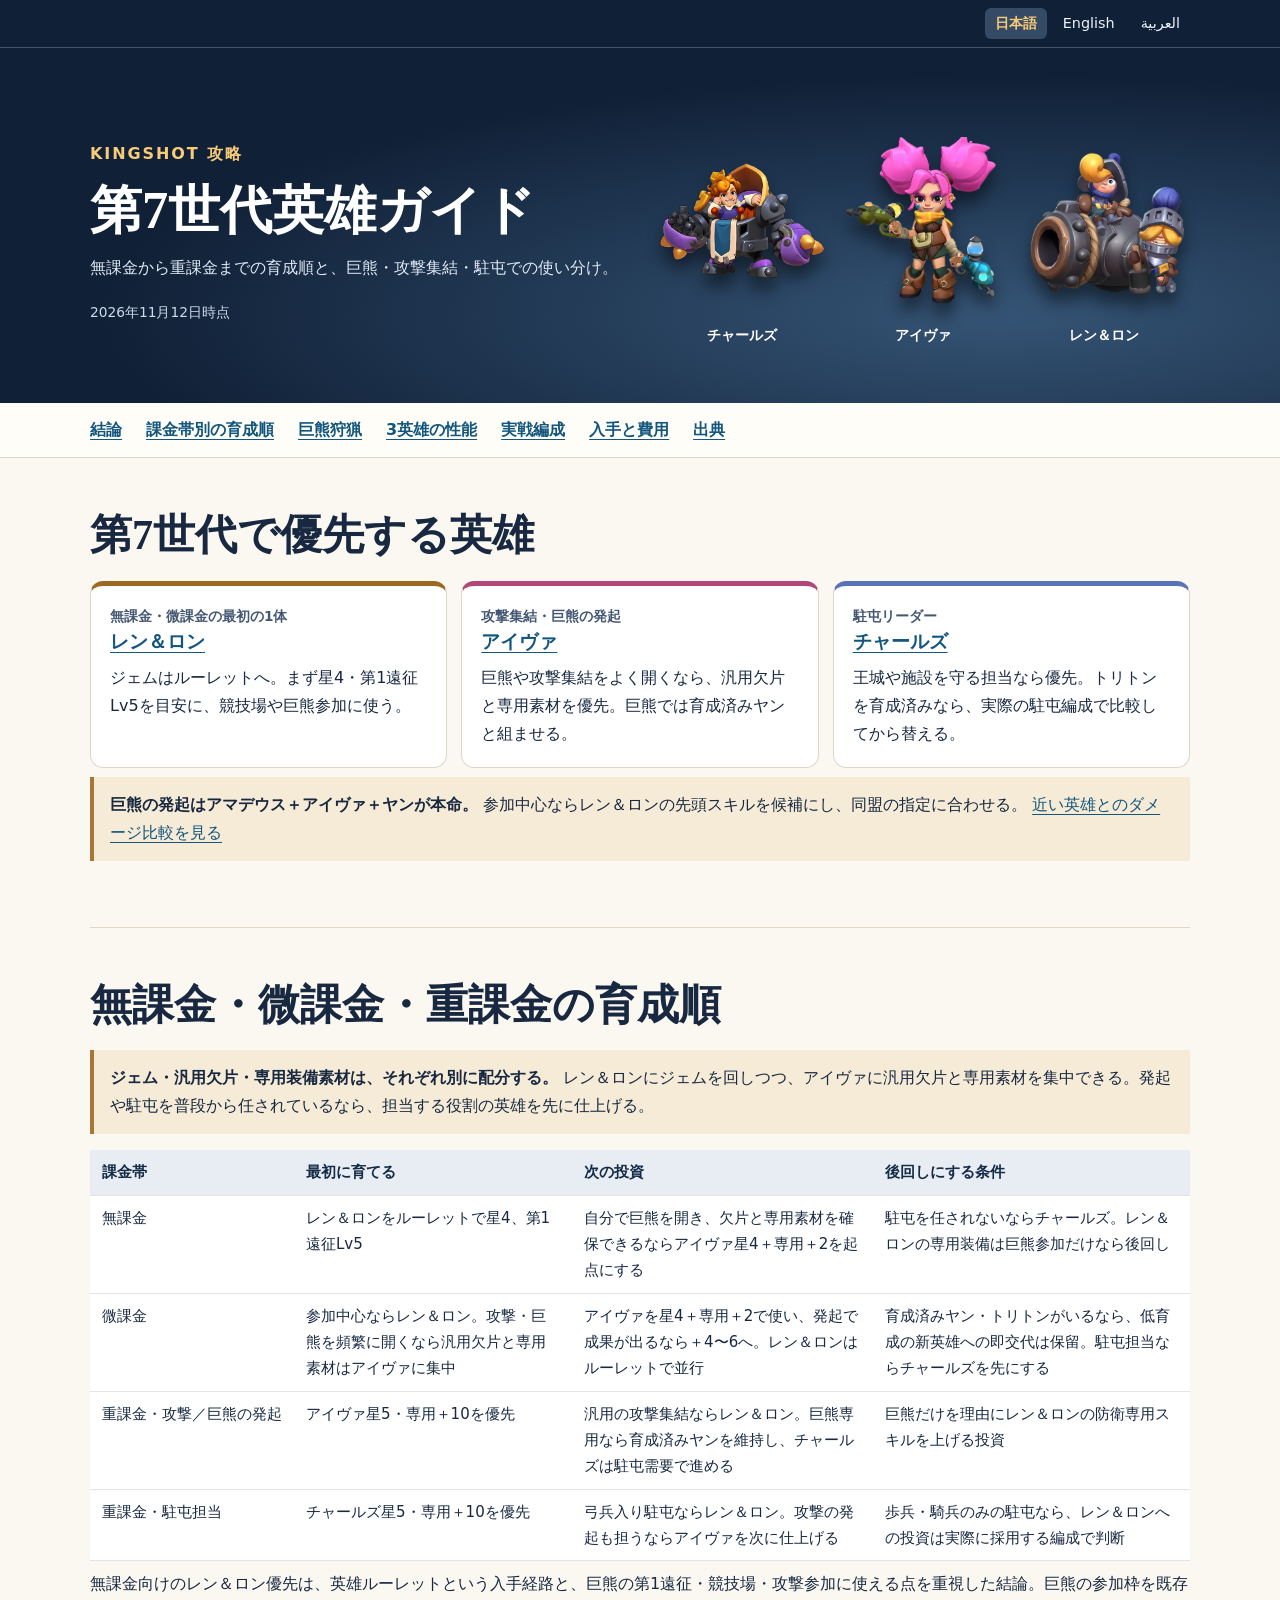
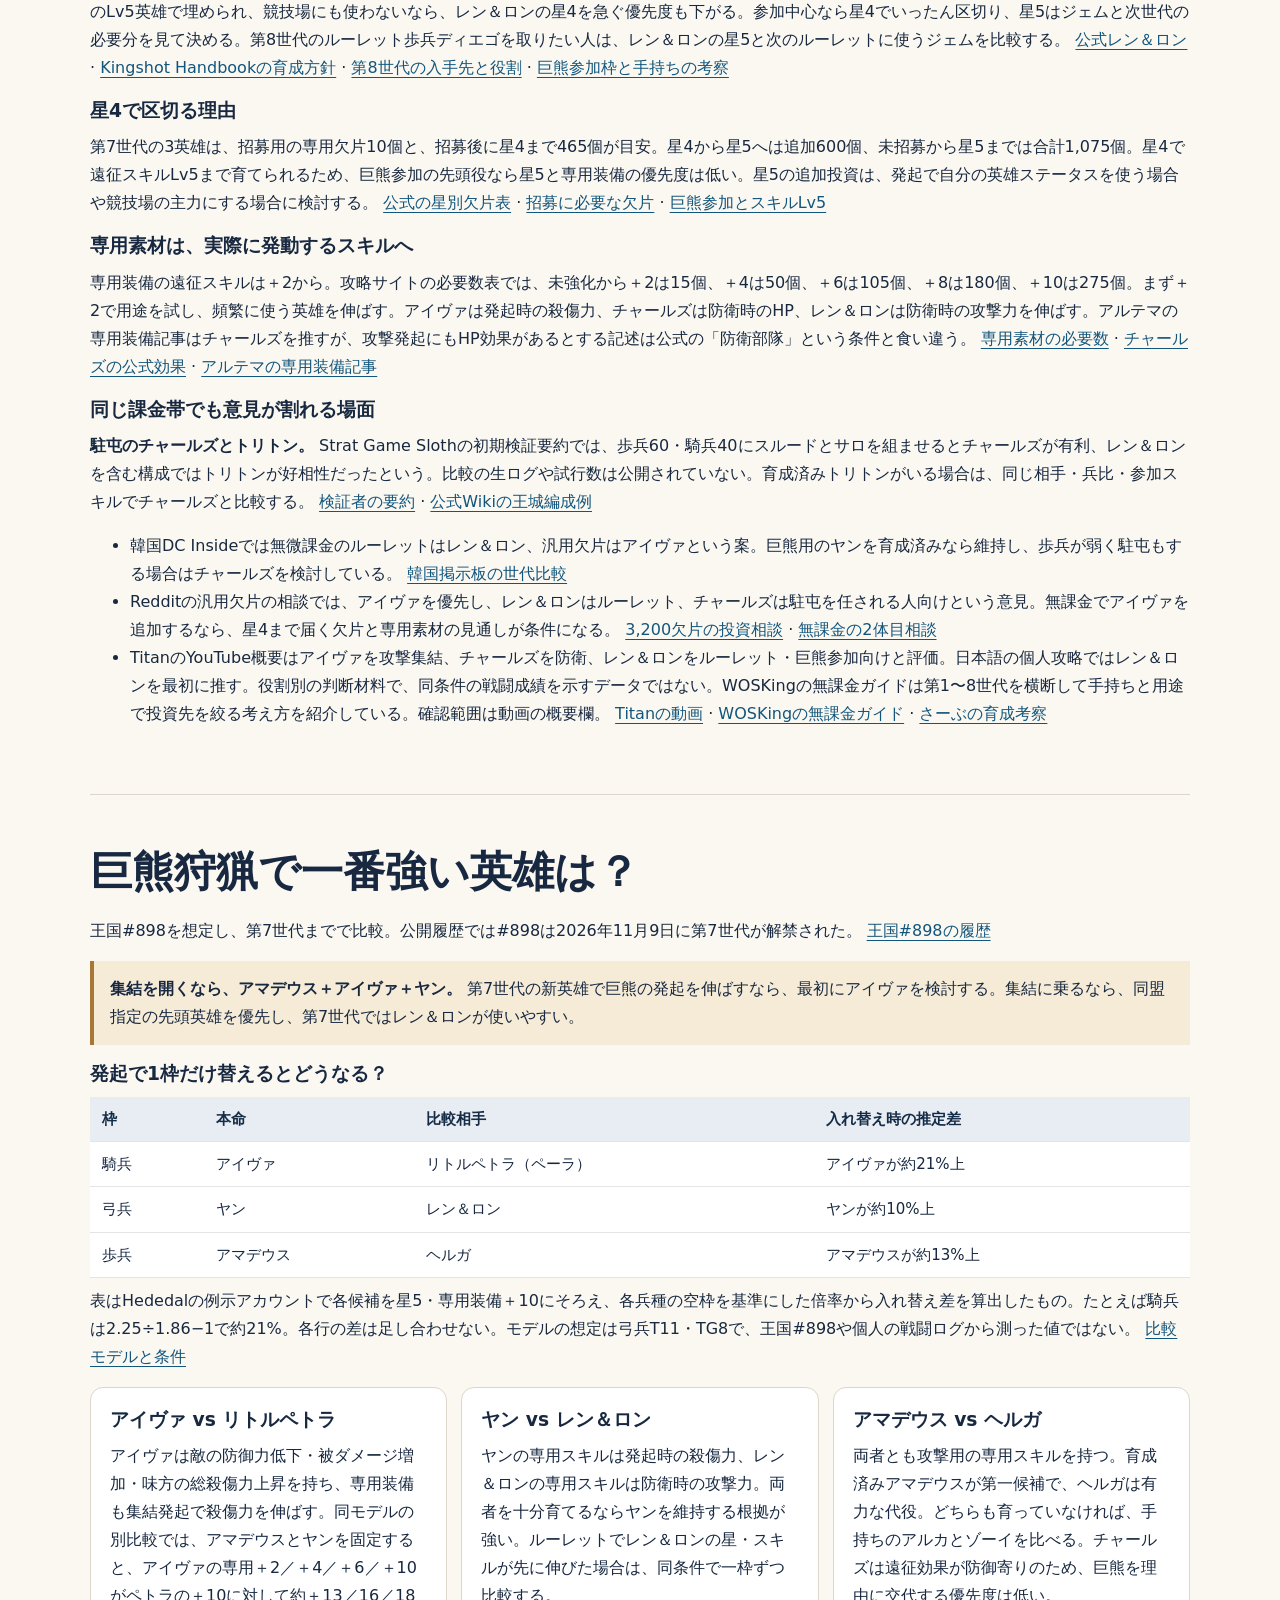
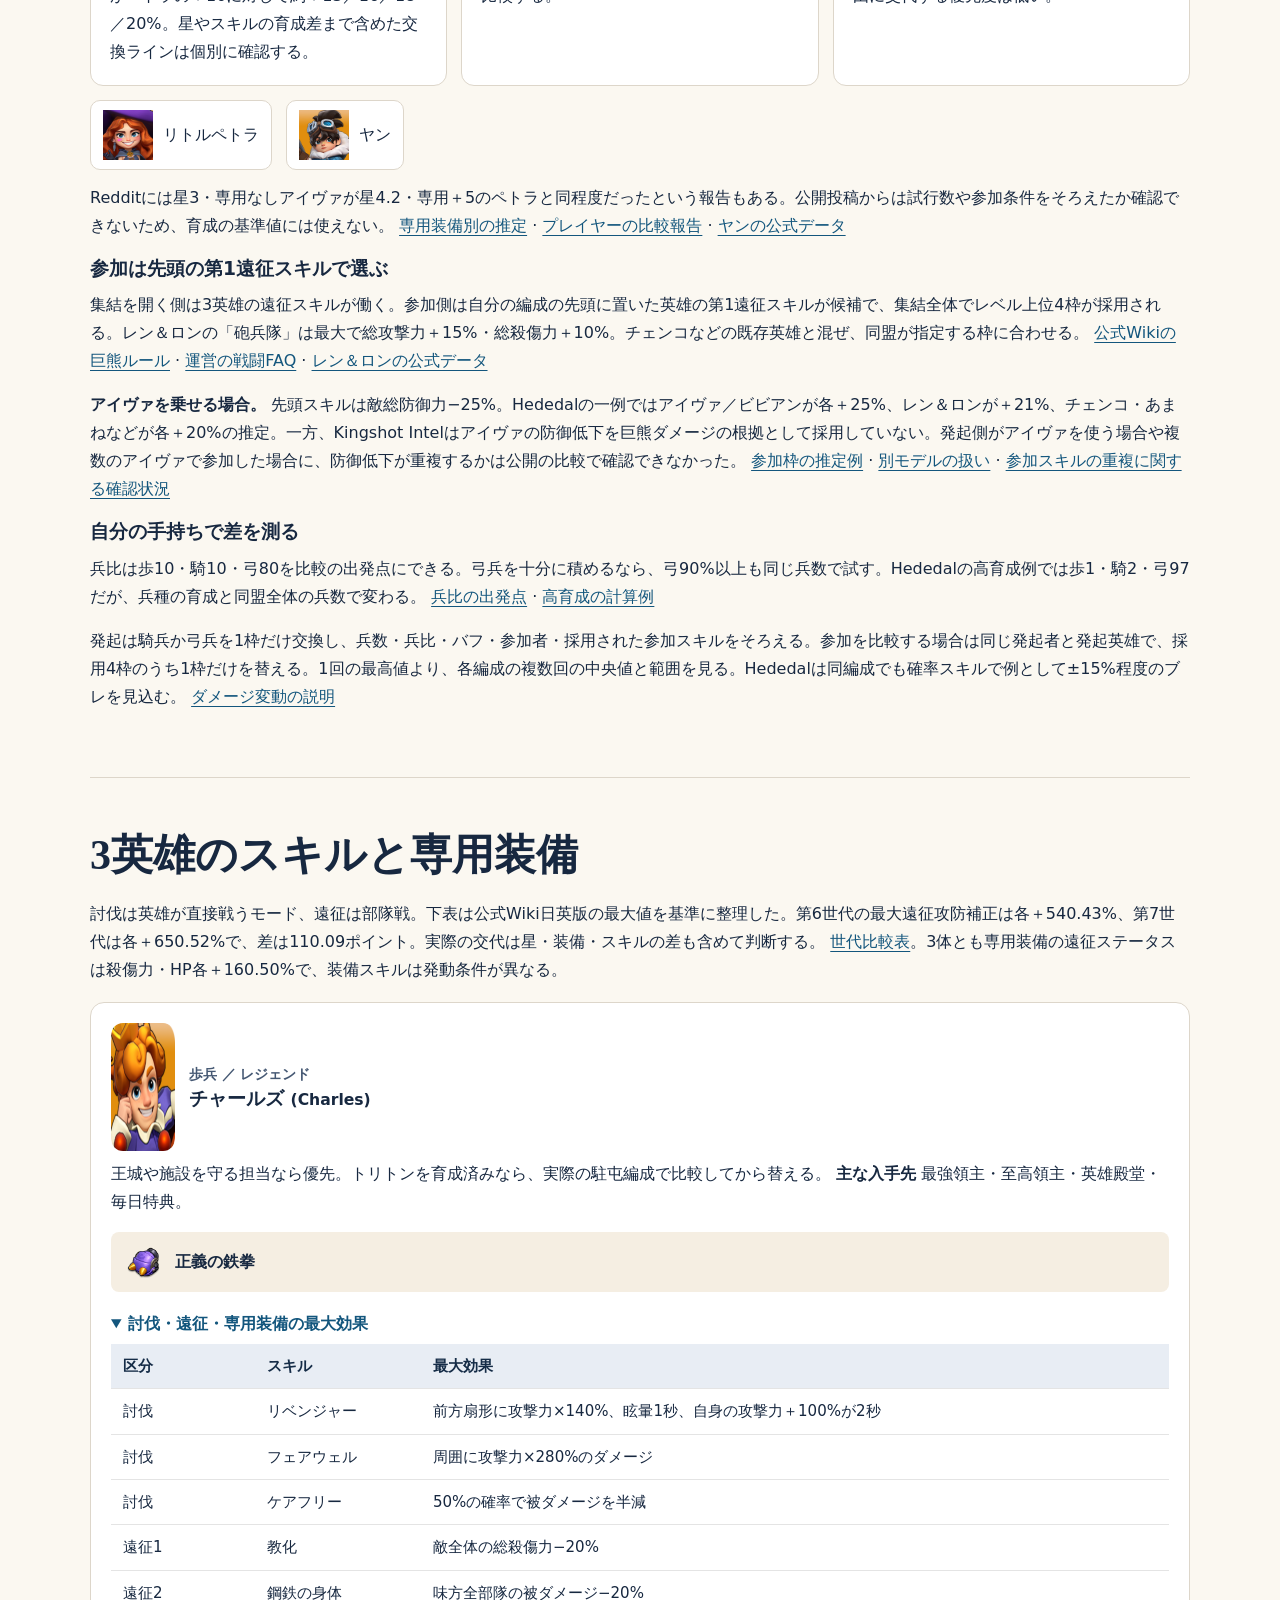
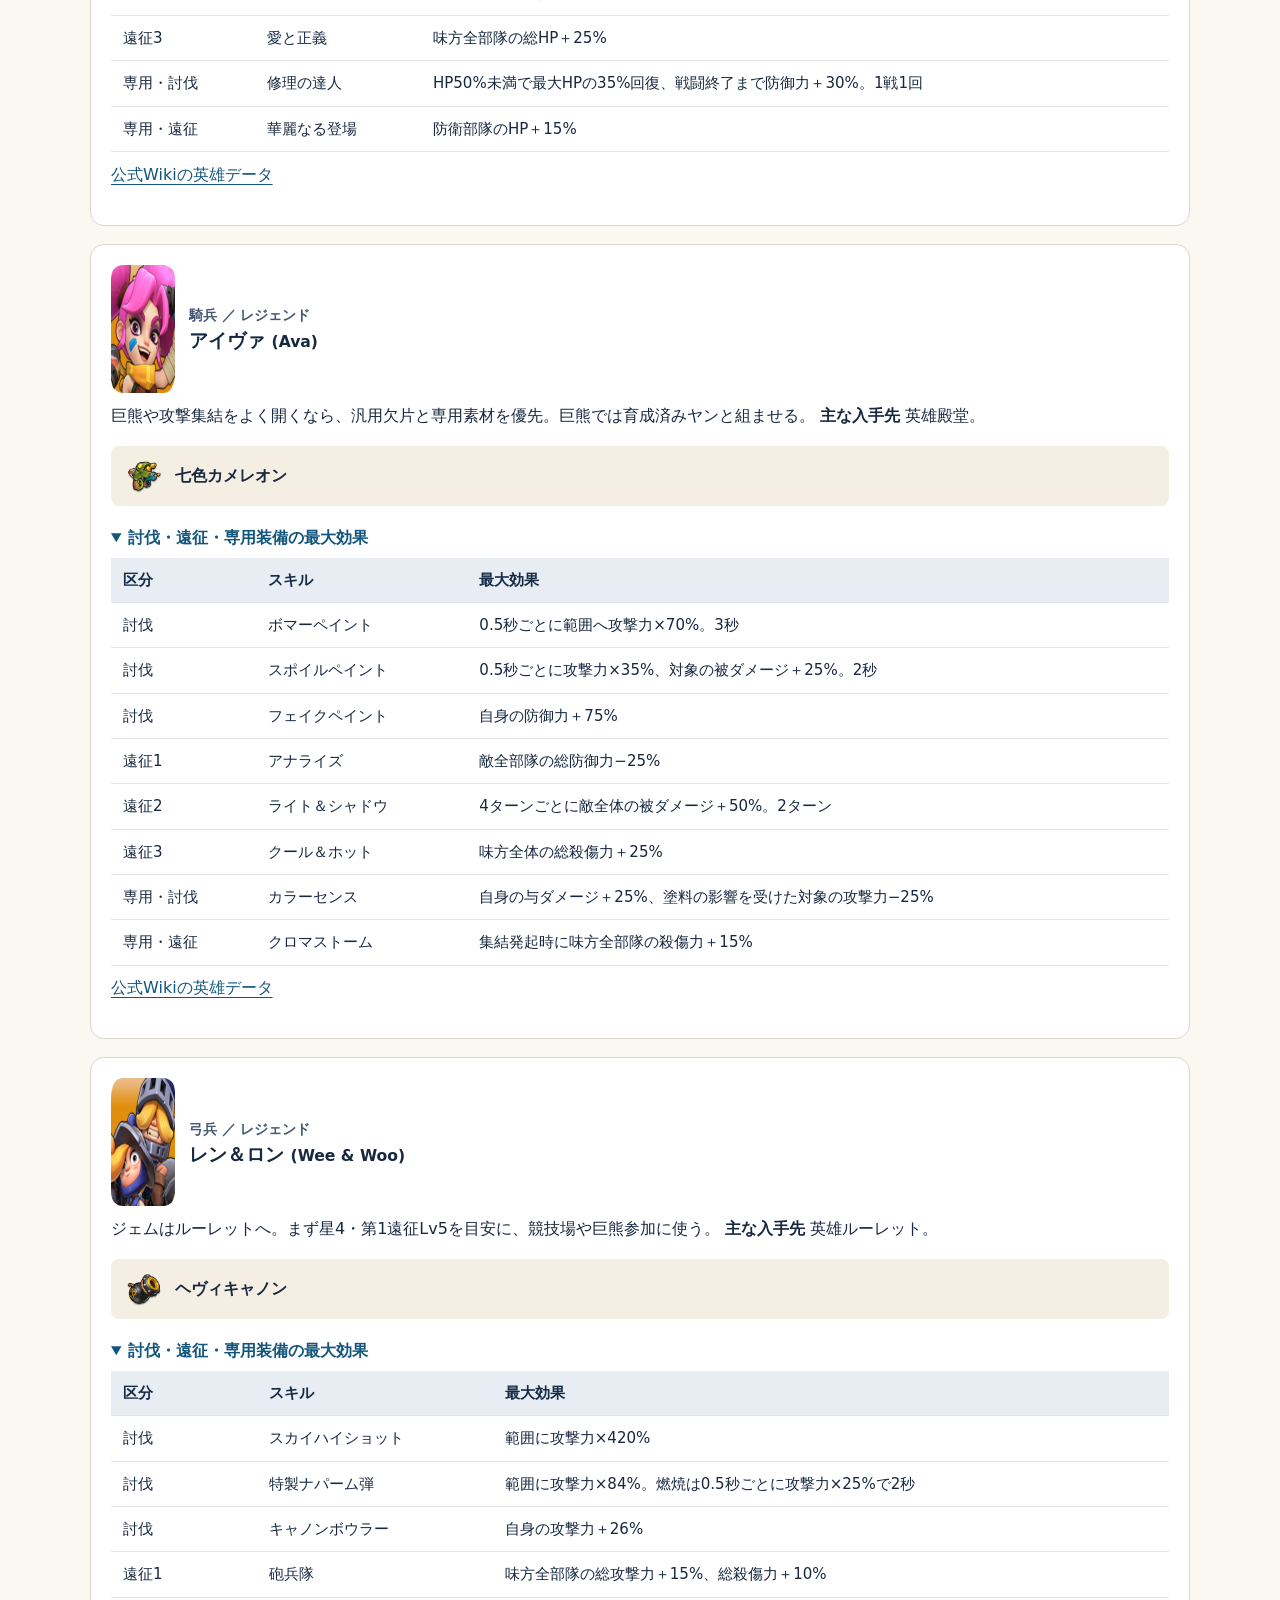
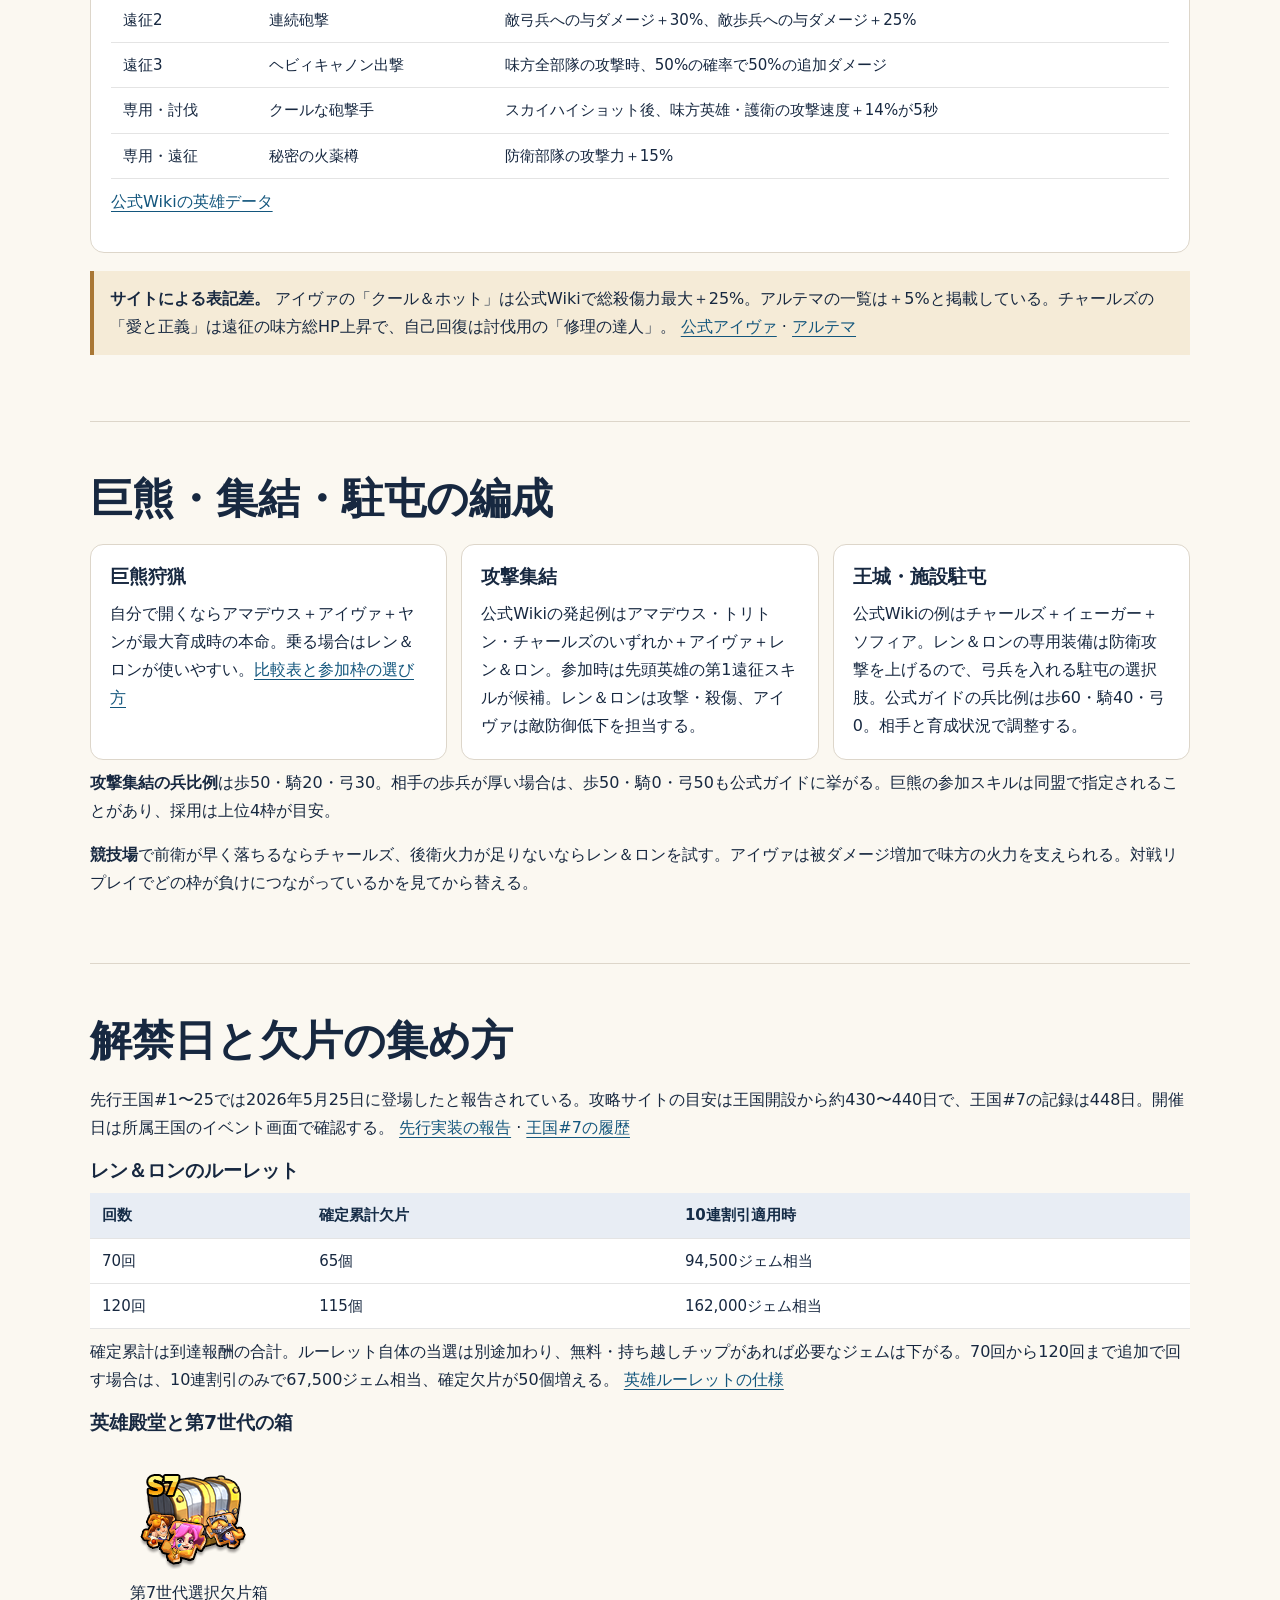
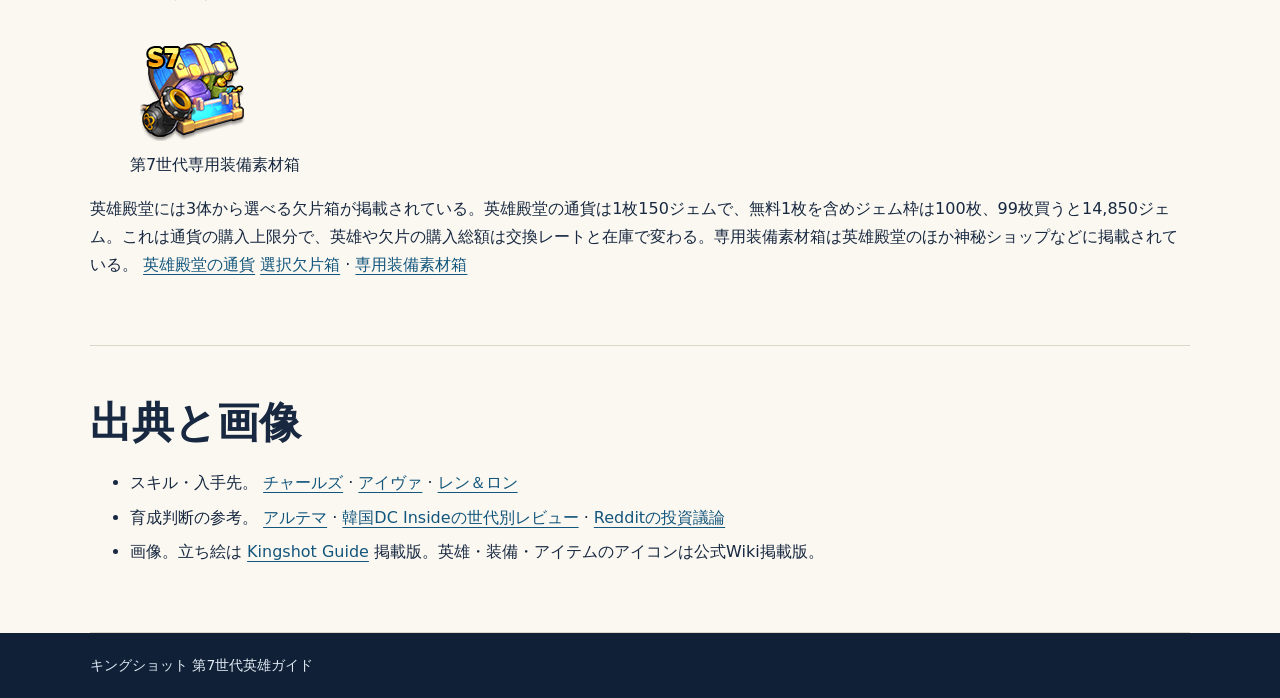
==== commit 0dece134: "Add English and Arabic editions" ====
--- a/index.html
+++ b/index.html
@@ -6,9 +6,16 @@
 <meta name="description" content="キングショット第7世代のチャールズ、アイヴァ、レン＆ロンを比較。全24スキル、入手先、巨熊・攻撃集結・駐屯の編成と育成優先度。">
 <title>キングショット第7世代英雄ガイド｜スキル・編成・育成優先度</title>
 <link rel="stylesheet" href="style.css">
+
+<link rel="canonical" href="https://s8933935-ops.github.io/kingshot-gen7-heroes-guide/">
+<link rel="alternate" hreflang="ja" href="https://s8933935-ops.github.io/kingshot-gen7-heroes-guide/">
+<link rel="alternate" hreflang="en" href="https://s8933935-ops.github.io/kingshot-gen7-heroes-guide/en/">
+<link rel="alternate" hreflang="ar" href="https://s8933935-ops.github.io/kingshot-gen7-heroes-guide/ar/">
+<link rel="alternate" hreflang="x-default" href="https://s8933935-ops.github.io/kingshot-gen7-heroes-guide/">
 </head>
 <body>
 <a href="#main" class="skip">本文へ移動</a>
+<nav class="language" aria-label="言語を選択"><div class="wrap"><a href="index.html" lang="ja" hreflang="ja" dir="ltr" aria-current="page">日本語</a><a href="en/index.html" lang="en" hreflang="en" dir="ltr">English</a><a href="ar/index.html" lang="ar" hreflang="ar" dir="rtl">العربية</a></div></nav>
 <header class="mast"><div class="wrap hero"><div><div class="kicker">KINGSHOT 攻略</div><h1>第7世代英雄<wbr><span>ガイド</span></h1><p>無課金から重課金までの育成順と、巨熊・攻撃集結・駐屯での使い分け。</p><time datetime="2026-11-12">2026年11月12日時点</time></div><figure class="art"><div><img src="assets/guide_charles-full-image.webp" width="573" height="436" alt="チャールズの立ち絵"><span>チャールズ</span></div><div><img src="assets/guide_ava-full-image.webp" width="509" height="490" alt="アイヴァの立ち絵"><span>アイヴァ</span></div><div><img src="assets/guide_wee-woo-full-image.webp" width="530" height="470" alt="レン＆ロンの立ち絵"><span>レン＆ロン</span></div></figure></div></header>
 <nav class="toc" aria-label="記事の目次"><div class="wrap"><ul><li><a href="#priority">結論</a></li><li><a href="#investment">課金帯別の育成順</a></li><li><a href="#bear">巨熊狩猟</a></li><li><a href="#heroes">3英雄の性能</a></li><li><a href="#modes">実戦編成</a></li><li><a href="#unlock">入手と費用</a></li><li><a href="#sources">出典</a></li></ul></div></nav>
 <main id="main" class="wrap">
--- a/style.css
+++ b/style.css
@@ -4,3 +4,6 @@
 @media print{.toc,.skip{display:none}.mast,footer{background:white;color:#111}.hero p,.hero time,.kicker{color:#111}.section{padding:18px 0}.profile,.card{break-inside:avoid}.art img{max-height:100px}}
 .items img{height:auto}
 .hero h1{font-size:clamp(36px,4.1vw,59px);text-wrap:balance}.hero h1 span{white-space:nowrap}.scroll-hint{display:none}@media(max-width:740px){.scroll-hint{display:block;color:var(--muted);font-size:.85rem}}
+.language{background:#102036;border-bottom:1px solid #40516a;color:#eef4ff}.language .wrap{display:flex;flex-wrap:wrap;justify-content:flex-end;gap:6px;padding-block:8px}.language a{display:inline-block;padding:3px 10px;border-radius:6px;color:#eef4ff;text-decoration:none;font-size:.9rem}.language a:hover,.language a[aria-current="page"]{background:#354a65}.language a[aria-current="page"]{color:#f8cb79;font-weight:700}
+[dir="rtl"]{--display:system-ui,"Segoe UI",Tahoma,sans-serif}[dir="rtl"] .kicker{letter-spacing:normal}[dir="rtl"] th,[dir="rtl"] td{text-align:start}[dir="rtl"] .note{border-left:0;border-right:4px solid #a97735}[dir="rtl"] .skip{left:auto;right:1rem}[dir="rtl"] #investment td:first-child{white-space:normal}
+@media print{.language{display:none}}
